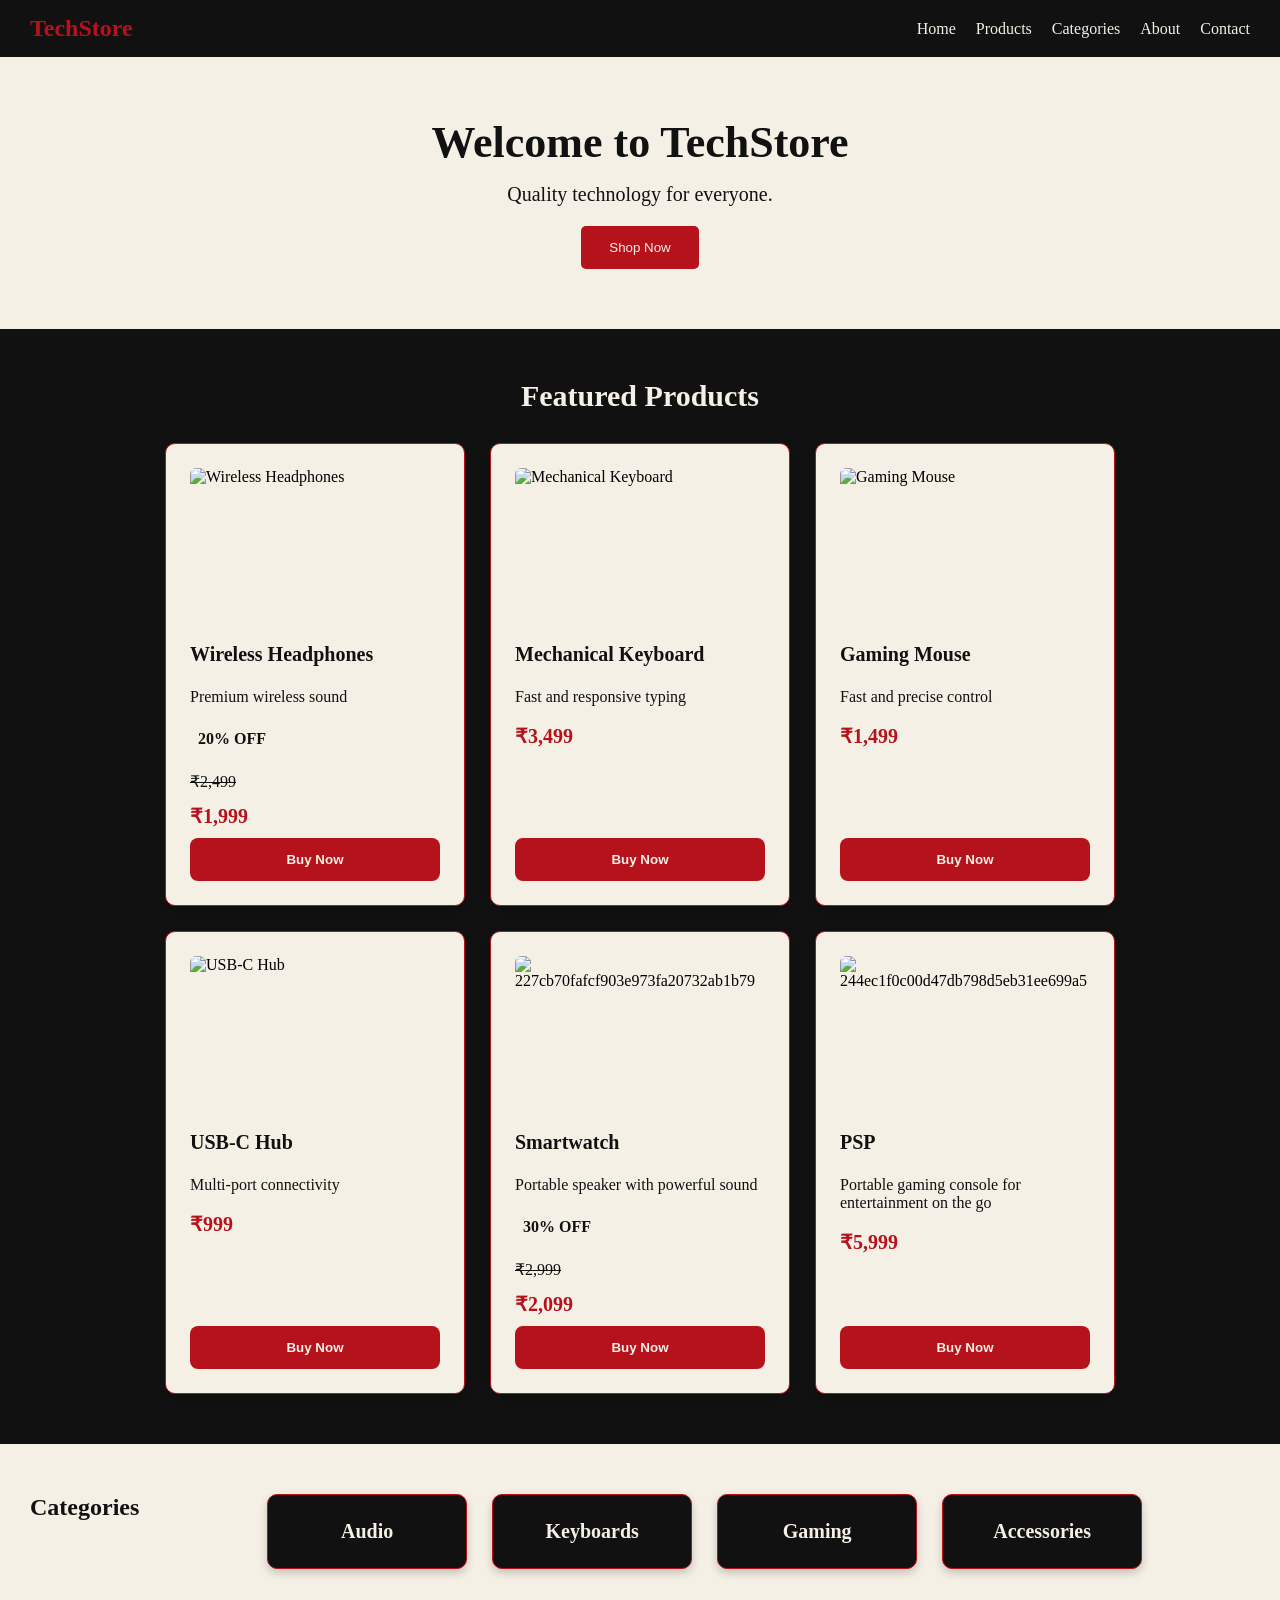
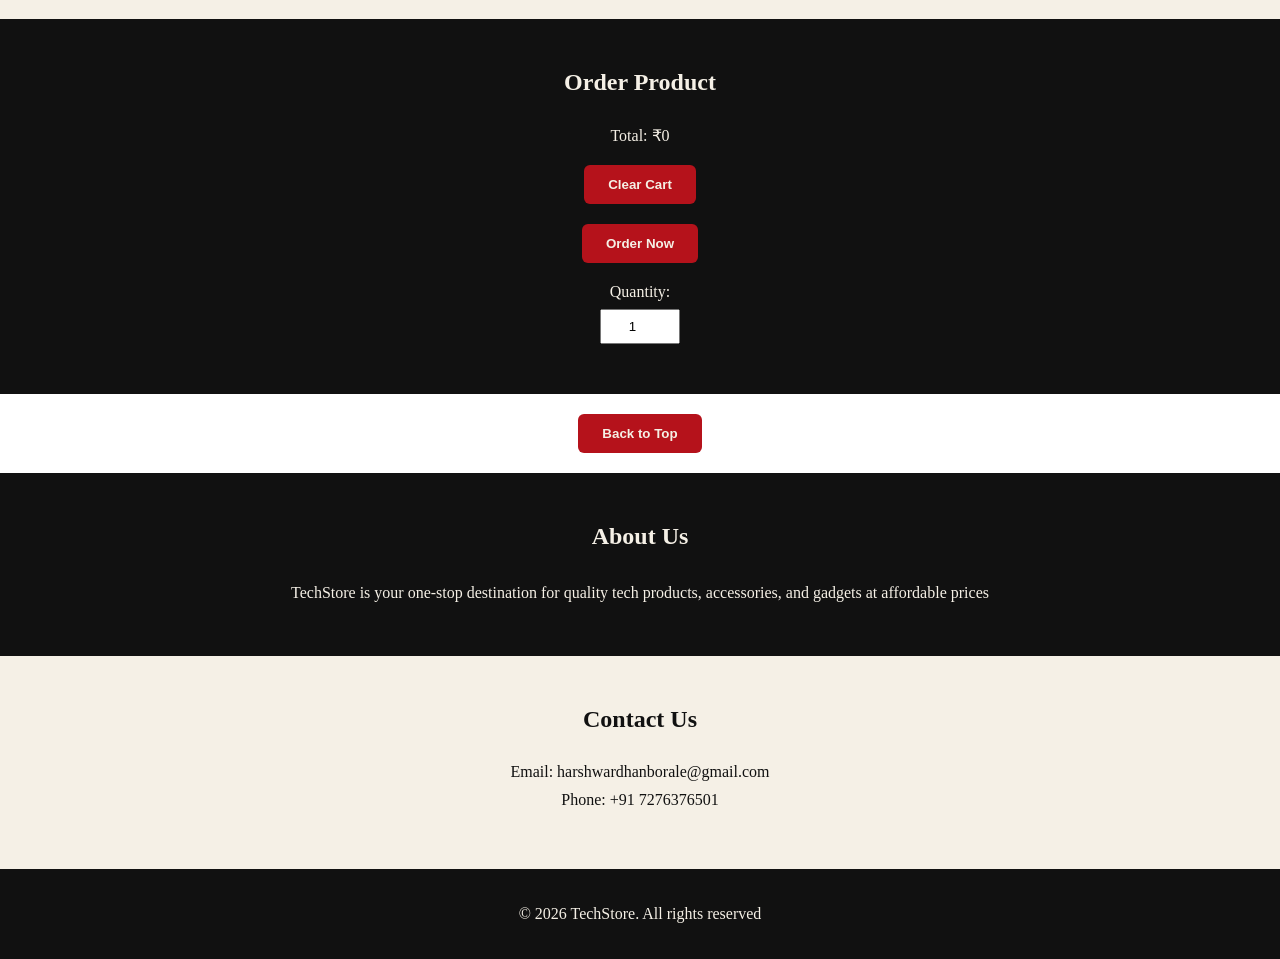
==== index.html @ e47cd7db "Rename techstore.html to index.html" ====
<!DOCTYPE html>
<html>
<head>
    <title>TechStore</title>
  <link rel="stylesheet" href="techstore.css">
</head>
  
<body>

  <nav>
    <h1>TechStore</h1>

    <div class="nav-links">
        <a href="#home">Home</a>
        <a href="#products">Products</a>
        <a href="#categories">Categories</a>
        <a href="#about">About</a>
        <a href="#contact">Contact</a>
    </div>
  </nav>

  <section class="hero" id="home">
    <h2>Welcome to TechStore</h2>
    <p>Quality technology for everyone.</p>
    <button onclick="location.href='#products'">Shop Now</button>
  </section>

  <section class="products" id="products">
    <h2>Featured Products</h2>

    <div class="product-container">

        <div class="product-card">
            <img src="https://i.ibb.co/MkfgWs2Q/headphones.jpg" alt="Wireless Headphones">
            <h3>Wireless Headphones</h3>
            <p>Premium wireless sound</p>
            <p class="discount">20% OFF</p>
            <p class="old-price">₹2,499</p>           
            <p>₹1,999</p>
            <button type="button" onclick="selectProduct('Wireless Headphones')">Buy Now</button>
        </div>

        <div class="product-card">
            <img src="https://i.ibb.co/Qj6XZzT6/keyboard.jpg" alt="Mechanical Keyboard">
            <h3>Mechanical Keyboard</h3>
            <p>Fast and responsive typing</p>
            <p>₹3,499</p>
            <button type="button" onclick="selectProduct('Mechanical Keyboard')">Buy Now</button>
        </div>

       <div class="product-card">
           <img src="https://i.ibb.co/nsyyTNRS/mouse.jpg" alt="Gaming Mouse">
           <h3>Gaming Mouse</h3>
           <p>Fast and precise control</p>
           <p>₹1,499</p>
           <button type="button" onclick="selectProduct('Gaming Mouse')">Buy Now</button>
       </div>
    
       <div class="product-card">
         <img src="https://i.ibb.co/WN0wnxHQ/usb-hub.jpg" alt="USB-C Hub">
         <h3>USB-C Hub</h3>
         <p>Multi-port connectivity</p>
         <p>₹999</p>
         <button type="button" onclick="selectProduct('USB-C Hub')">Buy Now</button>
       </div>  

      <div class="product-card">
            <img src="https://i.ibb.co/4gTW6W94/227cb70fafcf903e973fa20732ab1b79.jpg" alt="227cb70fafcf903e973fa20732ab1b79" border="0">
            <h3>Smartwatch</h3>
            <p>Portable speaker with powerful sound</p>
            <p class="discount">30% OFF</p>
            <p class="old-price">₹2,999</p>           
            <p>₹2,099</p>
            <button type="button" onclick="selectProduct('Smartwatch')">Buy Now</button>
      </div>

      <div class="product-card">
         <img src="https://i.ibb.co/d0HsHJpS/244ec1f0c00d47db798d5eb31ee699a5.jpg" alt="244ec1f0c00d47db798d5eb31ee699a5" border="0">
         <h3>PSP</h3>
         <p>Portable gaming console for entertainment on the go</p>
         <p>₹5,999</p>
         <button type="button" onclick="selectProduct('PSP')">Buy Now</button>
       </div>  

    </div>
  </section>

 <section class="categories" id="categories">
   
    <h2>Categories</h2>

    <div class="category-container">
      
        <div class="category-card" onclick="location.href='#products'">
            <h3>Audio</h3>
        </div>

        <div class="category-card" onclick="location.href='#products'">
            <h3>Keyboards</h3>
        </div>

        <div class="category-card" onclick="location.href='#products'">
            <h3>Gaming</h3>
        </div>

        <div class="category-card" onclick="location.href='#products'">
            <h3>Accessories</h3>
        </div>
      
    </div>
 </section>

    <section class="order" id="order">
    
    <h2>Order Product</h2>
    
    <div id="cart-items"></div>
    
    <p id="total-price">Total: ₹0</p>

    <button type="button" onclick="clearCart()">Clear Cart</button>
    
    <button onclick="placeOrder()">Order Now</button>
    
    <p id="order-message"></p>
    
    <label for="quantity">Quantity:</label>
    
    <input type="number" id="quantity" value="1" min="1">
    
    </section>

      <button onclick="location.href='#home'">Back to Top</button>

  <section class="about" id="about">
    
    <h2>About Us</h2>

    <p>
    TechStore is your one-stop destination for quality tech products,
    accessories, and gadgets at affordable prices
    </p>
    
  </section>
  
  <section class="contact" id="contact">
    
    <h2>Contact Us</h2>

    <p>Email: harshwardhanborale@gmail.com</p>
    
    <p>Phone: +91 7276376501</p>

</section>
  
  <footer>
    <p>© 2026 TechStore. All rights reserved</p>
  </footer>

  <script>
    let cartTotal = 0;
    let cartItems = {};
    
    function selectProduct(product) 
    {
        
        let price;
    
        if (product == "Wireless Headphones")
        {
            price = 1999;
        }
        else if (product == "Mechanical Keyboard")
        {
            price = 3499;
        }
        else if (product == "Gaming Mouse")
        {
            price = 1499;
        }
        else if (product == "USB-C Hub")
        {
            price = 999;
        }
        else if (product == "Smartwatch")
        {
            price = 2099;
        }
        else if (product == "PSP")
        {
            price = 5999;
        }

        if (cartItems[product])
        {
            cartItems[product] = cartItems[product] + 1;
        }
        else
        {
            cartItems[product] = 1;
        }
    
        cartTotal = cartTotal + price;
    
        let cartText = "";
    
        for (let item in cartItems)
        {
            cartText = cartText + item + 
              " <button onclick=\"decreaseQuantity('" + item + "')\">−</button> " +
              " <button onclick=\"increaseQuantity('" + item + "')\">+</button> " +
              cartItems[item] + "<br>";
        }
        
        document.getElementById("cart-items").innerHTML =
            cartText;
        
        document.getElementById("total-price").textContent =
            "Total: ₹" + cartTotal;
    
        document.getElementById("order-message").textContent = "";
    
        document.getElementById("quantity").value =
            cartItems[product];
     }
     function getPrice(product)
    {
        if (product == "Wireless Headphones")
        {
            return 1999;
        }
        else if (product == "Mechanical Keyboard")
        {
            return 3499;
        }
        else if (product == "Gaming Mouse")
        {
            return 1499;
        }
        else if (product == "USB-C Hub")
        {
            return 999;
        }
        else if (product == "Smartwatch")
        {
            return 2099;
        }
        else if (product == "PSP")
        {
            return 5999;
        }
    }

     function clearCart()
    {
        cartItems = {};
        cartTotal = 0;
    
        document.getElementById("cart-items").innerHTML = "";
        document.getElementById("total-price").textContent = "Total: ₹0";
        document.getElementById("quantity").value = 1;
        document.getElementById("order-message").textContent = "";
    }

    function decreaseQuantity(product)
    {
        if (cartItems[product] > 1)
        {
            cartItems[product] = cartItems[product] - 1;
            cartTotal = cartTotal - getPrice(product);
    
            let cartText = "";
    
            for (let item in cartItems)
            {
                cartText = cartText + item +
                  " <button onclick=\"decreaseQuantity('" + item + "')\">−</button> " +
                  cartItems[item] + "<br>";
            }
    
            document.getElementById("cart-items").innerHTML =
                cartText;
    
            document.getElementById("total-price").textContent =
                "Total: ₹" + cartTotal;
        }
    }
    
    function increaseQuantity(product)
    {
        cartItems[product] = cartItems[product] + 1;
        cartTotal = cartTotal + getPrice(product);
    
        let cartText = "";
    
        for (let item in cartItems)
        {
            cartText = cartText + item +
              " <button onclick=\"decreaseQuantity('" + item + "')\">−</button> " +
              " <button onclick=\"increaseQuantity('" + item + "')\">+</button> " +
              cartItems[item] + "<br>";
        }
    
        document.getElementById("cart-items").innerHTML =
            cartText;
    
        document.getElementById("total-price").textContent =
            "Total: ₹" + cartTotal;
        }
    
    function placeOrder()
    {
        document.getElementById("order-message").textContent =
        "Order placed successfully!";

        document.getElementById("quantity").value = 1;
    }
    
  </script>
  
</body>
</html>
---- techstore.css ----
:root 
{
    --black: #111111;
    --red: #B5121B;
    --cream: #F5F0E6;
}

body 
{
    margin: 0;
}

html 
{
    scroll-behavior: smooth;
}

nav
{
  background-color: var(--black);
  color:var(--cream);
  padding: 15px;

  display: flex;
  align-items: center;
  justify-content: space-between;
}
.nav-links
{
  display: flex;
  gap: 18px;
}
.nav-links a
{
  color: var(--cream);
  text-decoration: none;
}
.nav-links a:hover
{
  color: var(--red);
}
nav h1
{
  color: var(--red);
  margin: 0;
}
body
{
    margin: 0;
}

.hero
{
  background-color: var(--cream);
  padding: 60px 20px;
  text-align: center;
  transition: 0.3s;
}
.hero h2
{
  color: var(--black);
  font-size: 30px;
  margin: 0 0 15px;
}
.hero p
{
  color: var(--black);
  font-size: 18px;
  margin: 0 0 20px;
}
.hero button
{
  background-color: var(--red);
  color: var(--cream);
  padding: 12px 24px;
  border: none;
  border-radius: 5px;
}
.hero button:hover
{
    background-color: var(--black);
}

.products
{
  background-color: var(--black);
  padding: 50px 20px;
}
.products h2 
{
    color: var(--cream);
    text-align: center;
    margin: 0 0 30px;
}
.product-card 
{
    background-color: var(--cream);
    padding: 24px;
    border-radius: 10px;
    width: 100%;
    max-width: 350px;
    box-sizing: border-box;
    box-shadow: 0 4px 10px rgba(0, 0, 0, 0.2);
    transition: 0.3s;
    min-height: 420px;
    border: 1px solid var(--red);
    display: flex;
    flex-direction: column;
}
.product-card h3 
{
    color: var(--black);
    font-size: 20px;
    margin: 0 0 12px;
}
.product-card img 
{
    width: 100%;
    height: 160px;
    object-fit: contain;
    border-radius: 6px;
    display: block;
    margin-bottom: 15px;
}
.product-card p 
{
    color: var(--black);
    margin: 10px 0;
    font-size: 16px;
}
.product-card .old-price
{
    margin-bottom: 5px;
}
.product-card p:last-of-type 
{
    color: var(--red);
    font-weight: bold;
    font-size: 20px;
    margin-top: 8px;
}
.product-card button 
{
    background-color: var(--red);
    color: var(--cream);
    border: none;
    padding: 14px 24px;
    border-radius: 8px;
    cursor: pointer;
    font-weight: bold;
    margin-top: auto;
    width: 100%;
}
.product-card button:hover
{
    background-color: var(--black);
    transition: 0.3s;
}
.product-container 
{
    display: flex;
    justify-content: center;
    gap: 20px;
    width: 100%;
    flex-wrap: wrap;
    max-width: 1200px;
    margin: 0 auto;
}
.product-card:hover 
{
    transform: translateY(-5px) scale(1.02);
}
.old-price
{
    text-decoration: line-through;
    color: #777;
}
.discount 
{
    color: var(--red);
    font-weight: bold;
    font-size: 14px;
    color: var(--red);
    background-color: var(--cream);
    padding: 4px 8px;
    border-radius: 4px;
    display: inline-block;
    margin: 8px 0;
}

.categories 
{
    background-color: var(--cream);
    padding: 50px 20px;
    display: flex;
    flex-wrap: wrap;
    gap: 20px;
    justify-content: center;
}
.categories h2 
{
    color: var(--black);
    text-align: center;
    margin: 0 0 30px;
}
.category-card 
{
    background-color: var(--black);
    color: var(--cream);
    padding: 25px;
    border-radius: 10px;
    text-align: center;
    width: 200px;
    box-sizing: border-box;
    border: 1px solid var(--red);
    cursor: pointer;
    box-shadow: 0 4px 8px rgba(0, 0, 0, 0.2);
}
.category-card:hover
{
    transform: translateY(-5px);
    border-color: var(--black);
}
.category-container 
{
    display: flex;
    flex-wrap: wrap;
    gap: 20px;
    justify-content: center;
    max-width: 900px;
    margin: 0 auto;
}
.category-card h3 
{
    margin: 0;
    font-size: 20px;
}

.about 
{
    background-color: var(--black);
    color: var(--cream);
    padding: 50px 20px;
}
.about h2 
{
    color: var(--cream);
    text-align: center;
    margin: 0 0 30px;
}
.about p
{
    text-align: center;
    max-width: 700px;
    margin: 0 auto;
    line-height: 1.6;
}

.contact 
{
    background-color: var(--cream);
    color: var(--black);
    padding: 50px 20px;
}
.contact h2 
{
    color: var(--black);
    text-align: center;
    margin: 0 0 30px;
}
.contact p 
{
    text-align: center;
    margin: 10px 0;
}

.order 
{
    background-color: var(--black);
    color: var(--cream);
    padding: 50px 20px;
}

.order h2 
{
    color: var(--cream);
    text-align: center;
    margin: 0 0 30px;
}

.order label 
{
    display: block;
    text-align: center;
    margin-bottom: 8px;
}

.order input 
{
    display: block;
    width: 80px;
    padding: 8px;
    margin: 0 auto;
    text-align: center;
    box-sizing: border-box;
}
.order button 
{
    display: block;
    background-color: var(--red);
    color: var(--cream);
    border: none;
    padding: 12px 24px;
    border-radius: 6px;
    margin: 20px auto;
    font-weight: bold;
    cursor: pointer;
}
#order-message
{
    text-align: center;
    color: var(--cream);
    font-weight: bold;
    margin-top: 15px;
}

.order p
{
    text-align: center;
    margin: 10px 0;
}

#cart-items 
{
    text-align: center;
    line-height: 1.8;
    margin-bottom: 15px;
    font-weight: bold;
}

footer
{
    background-color: var(--black);
    color: var(--cream);
    text-align: center;
    padding: 20px;
}

@media (max-width: 600px)
{
    .nav-links
    {
        flex-wrap: wrap;
        gap: 18px;
        justify-content: center;
    }
    .product-container
    {
        flex-direction: column;
        align-items: center;
        gap: 25px;
    }
    .category-card
    {
        width: 100%;
        max-width: 300px;
    }
    .contact p
    {
        word-break: break-word;
    }
    .product-card
    {
        max-width: 320px;
    }
    .product-card img
    {
        height: 140px;
    }
    nav
    {
        flex-direction: column;
        gap: 15px;
    }
    .hero
    {
        padding: 40px 15px;
    }
    .products
    {
        padding: 40px 15px;
    }
    .categories
    {
        padding: 40px 15px;
    }
    .about
    {
        padding: 40px 15px;
    }
    .contact
    {
        padding: 40px 15px;
    }
    footer
    {
        padding: 15px;
    }
    .about p
    {
        font-size: 15px;
    }
    .contact p
    {
        font-size: 15px;
    }
    .products h2,
    .categories h2,
    .about h2,
    .contact h2
    {
        font-size: 24px;
    }
}  

body > button 
{
    display: block;
    background-color: var(--red);
    color: var(--cream);
    border: none;
    padding: 12px 24px;
    border-radius: 6px;
    margin: 20px auto;
    font-weight: bold;
    cursor: pointer;
}
#cart-items button 
{
    display: inline-block;
    background-color: var(--red);
    color: var(--cream);
    border: none;
    border-radius: 4px;
    padding: 3px 8px;
    font-weight: bold;
    cursor: pointer;
}

@media (min-width: 601px) and (max-width: 1024px)
{
    nav
    {
        padding: 15px 20px;
    }

    .nav-links
    {
        gap: 15px;
    }

    .hero
    {
        padding: 50px 20px;
    }

    .products
    {
        padding: 45px 20px;
    }

    .product-container
    {
        gap: 20px;
    }

    .product-card
    {
        max-width: 300px;
    }

    .categories
    {
        padding: 45px 20px;
    }

    .category-container
    {
        gap: 20px;
    }

    .category-card
    {
        width: 200px;
    }

    .about
    {
        padding: 45px 20px;
    }

    .about p
    {
        max-width: 650px;
        margin: 0 auto;
    }

    .contact
    {
        padding: 45px 20px;
    }

    footer
    {
        padding: 20px;
    }
}

@media (min-width: 1025px) and (max-width: 1440px)
{
    nav
    {
        padding: 15px 30px;
    }

    .nav-links
    {
        gap: 20px;
    }

    .hero
    {
        padding: 60px 30px;
    }
    .hero h2
    {
        font-size: 44px;
    }
    .hero p
    {
        font-size: 20px;
    }
    .hero button
    {
        padding: 14px 28px;
    }

    .products
    {
        padding: 50px 30px;
    }

    .product-container
    {
        gap: 25px;
    }

    .product-card
    {
        max-width: 300px;
    }
    .products h2
    {
        font-size: 30px;
    }

    .categories
    {
        padding: 50px 30px;
    }

    .category-container
    {
        gap: 25px;
    }

    .category-card
    {
        width: 200px;
    }

    .about
    {
        padding: 50px 30px;
    }

    .about p
    {
        max-width: 700px;
        margin: 0 auto;
    }

    .contact
    {
        padding: 50px 30px;
    }

    footer
    {
        padding: 20px 30px;
    }
}

@media (min-width: 1441px)
{
    nav
    {
        padding: 18px 40px;
    }

    .nav-links
    {
        gap: 25px;
    }

    .hero
    {
        padding: 70px 40px;
    }
    .hero p
    {
        font-size: 21px;
    }
    .hero button
    {
        padding: 15px 30px;
    }

    .products
    {
        padding: 60px 40px;
    }

    .product-container
    {
        gap: 30px;
        max-width: 1300px;
    }

    .product-card
    {
        max-width: 320px;
    }
    .products h2
    {
        font-size: 32px;
    }

    .categories
    {
        padding: 60px 40px;
    }

    .category-container
    {
        gap: 30px;
        max-width: 1000px;
    }

    .category-card
    {
        width: 210px;
    }

    .about
    {
        padding: 60px 40px;
    }

    .about p
    {
        max-width: 750px;
        margin: 0 auto;
    }

    .contact
    {
        padding: 60px 40px;
    }

    footer
    {
        padding: 25px 40px;
    }
}
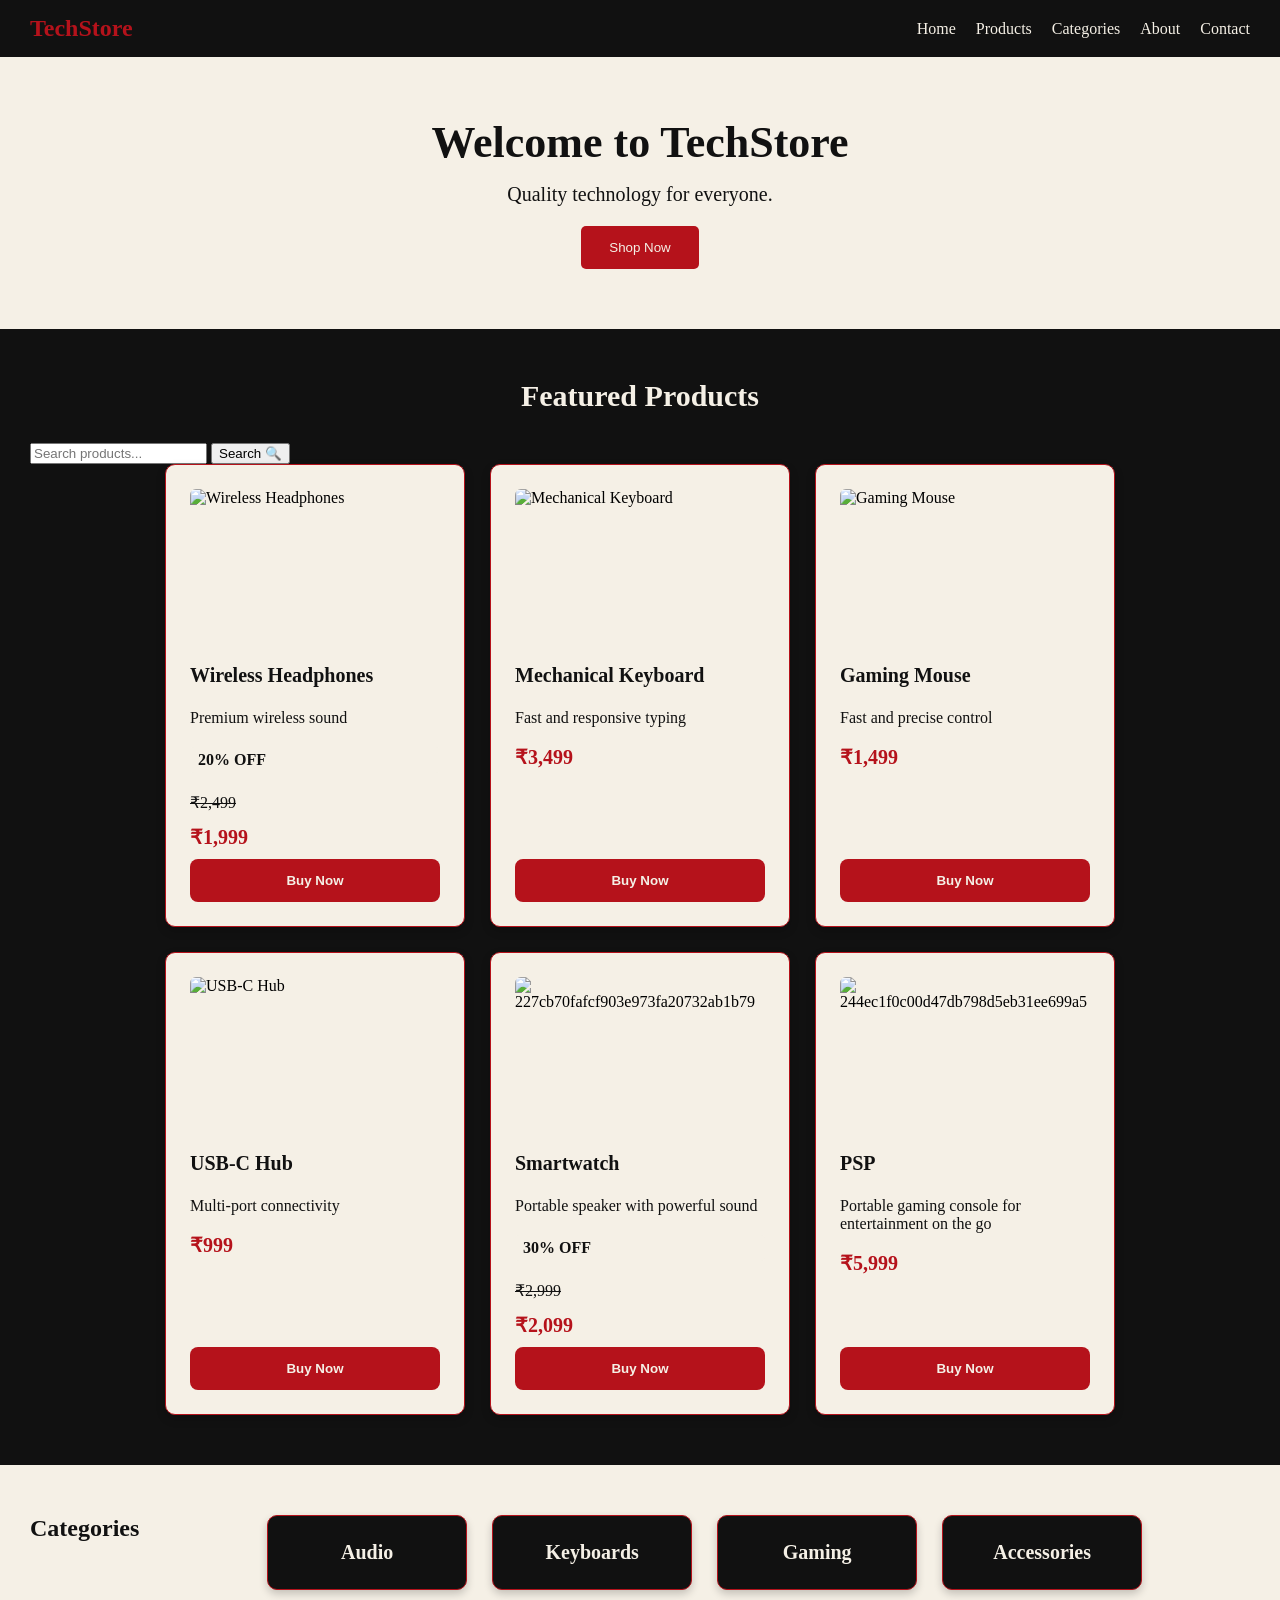
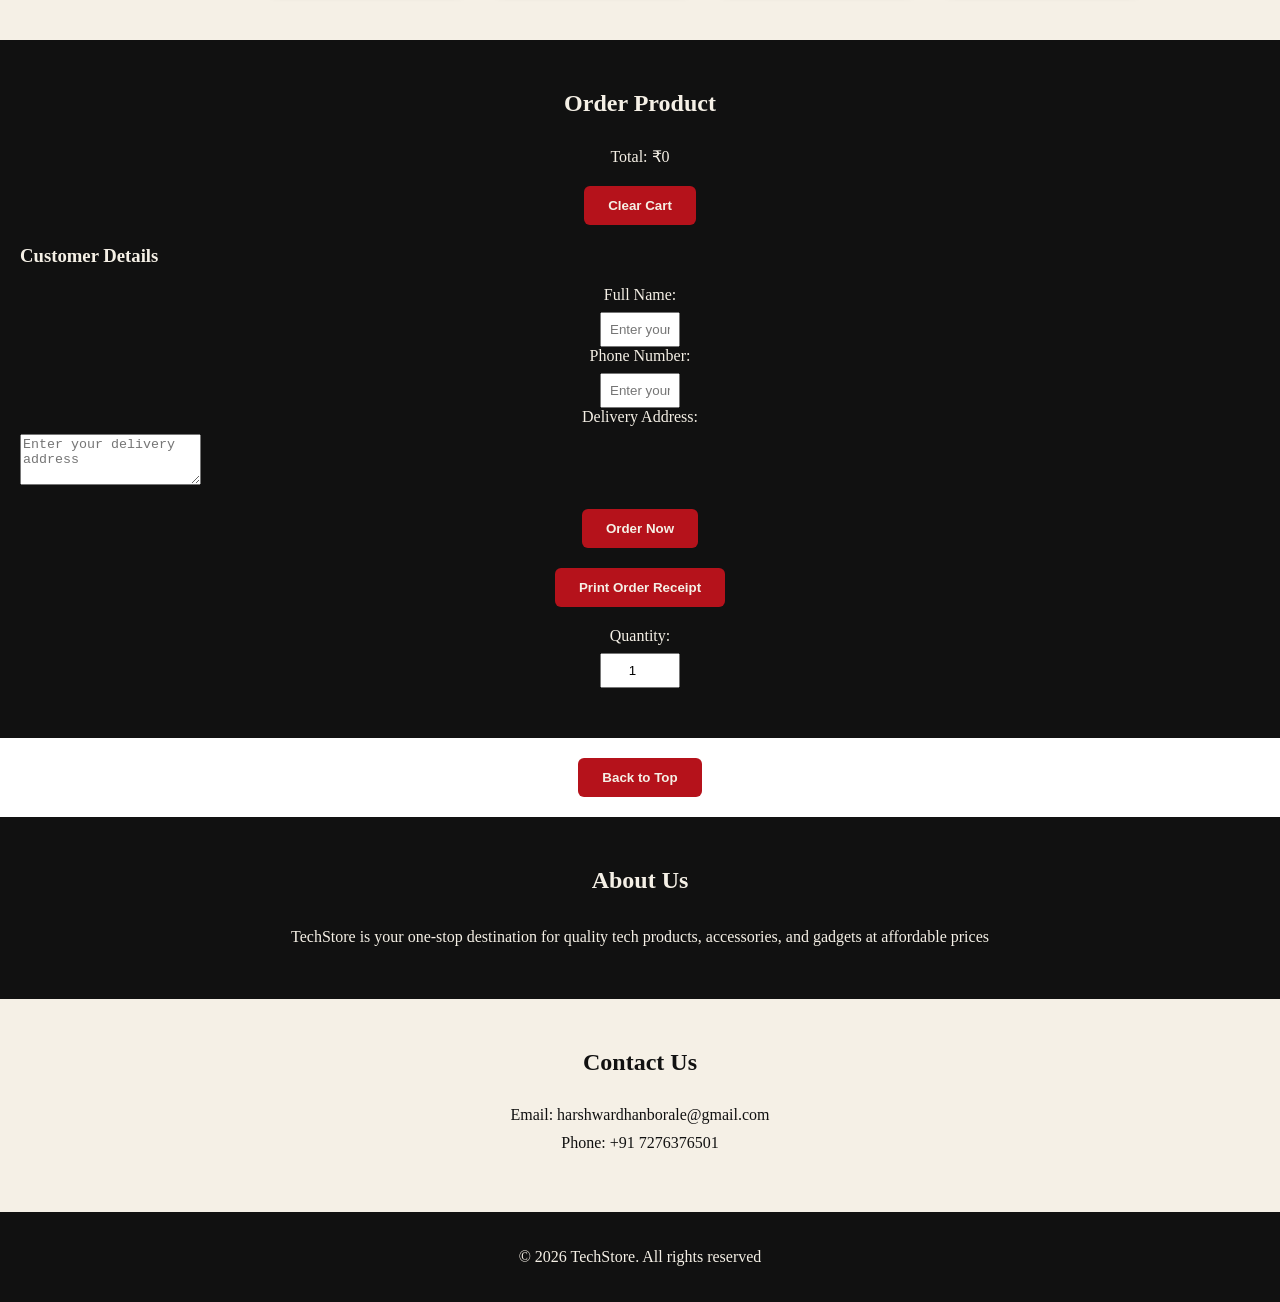
==== commit 494486a2: "Update index.html" ====
--- a/index.html
+++ b/index.html
@@ -1,322 +1,469 @@
-<!DOCTYPE html>
-<html>
-<head>
-    <title>TechStore</title>
-  <link rel="stylesheet" href="techstore.css">
-</head>
-  
-<body>
-
-  <nav>
-    <h1>TechStore</h1>
-
-    <div class="nav-links">
-        <a href="#home">Home</a>
-        <a href="#products">Products</a>
-        <a href="#categories">Categories</a>
-        <a href="#about">About</a>
-        <a href="#contact">Contact</a>
-    </div>
-  </nav>
-
-  <section class="hero" id="home">
-    <h2>Welcome to TechStore</h2>
-    <p>Quality technology for everyone.</p>
-    <button onclick="location.href='#products'">Shop Now</button>
-  </section>
-
-  <section class="products" id="products">
-    <h2>Featured Products</h2>
-
-    <div class="product-container">
-
-        <div class="product-card">
-            <img src="https://i.ibb.co/MkfgWs2Q/headphones.jpg" alt="Wireless Headphones">
-            <h3>Wireless Headphones</h3>
-            <p>Premium wireless sound</p>
-            <p class="discount">20% OFF</p>
-            <p class="old-price">₹2,499</p>           
-            <p>₹1,999</p>
-            <button type="button" onclick="selectProduct('Wireless Headphones')">Buy Now</button>
-        </div>
-
-        <div class="product-card">
-            <img src="https://i.ibb.co/Qj6XZzT6/keyboard.jpg" alt="Mechanical Keyboard">
-            <h3>Mechanical Keyboard</h3>
-            <p>Fast and responsive typing</p>
-            <p>₹3,499</p>
-            <button type="button" onclick="selectProduct('Mechanical Keyboard')">Buy Now</button>
-        </div>
-
-       <div class="product-card">
-           <img src="https://i.ibb.co/nsyyTNRS/mouse.jpg" alt="Gaming Mouse">
-           <h3>Gaming Mouse</h3>
-           <p>Fast and precise control</p>
-           <p>₹1,499</p>
-           <button type="button" onclick="selectProduct('Gaming Mouse')">Buy Now</button>
-       </div>
-    
-       <div class="product-card">
-         <img src="https://i.ibb.co/WN0wnxHQ/usb-hub.jpg" alt="USB-C Hub">
-         <h3>USB-C Hub</h3>
-         <p>Multi-port connectivity</p>
-         <p>₹999</p>
-         <button type="button" onclick="selectProduct('USB-C Hub')">Buy Now</button>
-       </div>  
-
-      <div class="product-card">
-            <img src="https://i.ibb.co/4gTW6W94/227cb70fafcf903e973fa20732ab1b79.jpg" alt="227cb70fafcf903e973fa20732ab1b79" border="0">
-            <h3>Smartwatch</h3>
-            <p>Portable speaker with powerful sound</p>
-            <p class="discount">30% OFF</p>
-            <p class="old-price">₹2,999</p>           
-            <p>₹2,099</p>
-            <button type="button" onclick="selectProduct('Smartwatch')">Buy Now</button>
-      </div>
-
-      <div class="product-card">
-         <img src="https://i.ibb.co/d0HsHJpS/244ec1f0c00d47db798d5eb31ee699a5.jpg" alt="244ec1f0c00d47db798d5eb31ee699a5" border="0">
-         <h3>PSP</h3>
-         <p>Portable gaming console for entertainment on the go</p>
-         <p>₹5,999</p>
-         <button type="button" onclick="selectProduct('PSP')">Buy Now</button>
-       </div>  
-
-    </div>
-  </section>
-
- <section class="categories" id="categories">
-   
-    <h2>Categories</h2>
-
-    <div class="category-container">
-      
-        <div class="category-card" onclick="location.href='#products'">
-            <h3>Audio</h3>
-        </div>
-
-        <div class="category-card" onclick="location.href='#products'">
-            <h3>Keyboards</h3>
-        </div>
-
-        <div class="category-card" onclick="location.href='#products'">
-            <h3>Gaming</h3>
-        </div>
-
-        <div class="category-card" onclick="location.href='#products'">
-            <h3>Accessories</h3>
-        </div>
-      
-    </div>
- </section>
-
-    <section class="order" id="order">
-    
-    <h2>Order Product</h2>
-    
-    <div id="cart-items"></div>
-    
-    <p id="total-price">Total: ₹0</p>
-
-    <button type="button" onclick="clearCart()">Clear Cart</button>
-    
-    <button onclick="placeOrder()">Order Now</button>
-    
-    <p id="order-message"></p>
-    
-    <label for="quantity">Quantity:</label>
-    
-    <input type="number" id="quantity" value="1" min="1">
-    
-    </section>
-
-      <button onclick="location.href='#home'">Back to Top</button>
-
-  <section class="about" id="about">
-    
-    <h2>About Us</h2>
-
-    <p>
-    TechStore is your one-stop destination for quality tech products,
-    accessories, and gadgets at affordable prices
-    </p>
-    
-  </section>
-  
-  <section class="contact" id="contact">
-    
-    <h2>Contact Us</h2>
-
-    <p>Email: harshwardhanborale@gmail.com</p>
-    
-    <p>Phone: +91 7276376501</p>
-
-</section>
-  
-  <footer>
-    <p>© 2026 TechStore. All rights reserved</p>
-  </footer>
-
-  <script>
-    let cartTotal = 0;
-    let cartItems = {};
-    
-    function selectProduct(product) 
-    {
-        
-        let price;
-    
-        if (product == "Wireless Headphones")
-        {
-            price = 1999;
-        }
-        else if (product == "Mechanical Keyboard")
-        {
-            price = 3499;
-        }
-        else if (product == "Gaming Mouse")
-        {
-            price = 1499;
-        }
-        else if (product == "USB-C Hub")
-        {
-            price = 999;
-        }
-        else if (product == "Smartwatch")
-        {
-            price = 2099;
-        }
-        else if (product == "PSP")
-        {
-            price = 5999;
-        }
-
-        if (cartItems[product])
-        {
-            cartItems[product] = cartItems[product] + 1;
-        }
-        else
-        {
-            cartItems[product] = 1;
-        }
-    
-        cartTotal = cartTotal + price;
-    
-        let cartText = "";
-    
-        for (let item in cartItems)
-        {
-            cartText = cartText + item + 
-              " <button onclick=\"decreaseQuantity('" + item + "')\">−</button> " +
-              " <button onclick=\"increaseQuantity('" + item + "')\">+</button> " +
-              cartItems[item] + "<br>";
-        }
-        
-        document.getElementById("cart-items").innerHTML =
-            cartText;
-        
-        document.getElementById("total-price").textContent =
-            "Total: ₹" + cartTotal;
-    
-        document.getElementById("order-message").textContent = "";
-    
-        document.getElementById("quantity").value =
-            cartItems[product];
-     }
-     function getPrice(product)
-    {
-        if (product == "Wireless Headphones")
-        {
-            return 1999;
-        }
-        else if (product == "Mechanical Keyboard")
-        {
-            return 3499;
-        }
-        else if (product == "Gaming Mouse")
-        {
-            return 1499;
-        }
-        else if (product == "USB-C Hub")
-        {
-            return 999;
-        }
-        else if (product == "Smartwatch")
-        {
-            return 2099;
-        }
-        else if (product == "PSP")
-        {
-            return 5999;
-        }
-    }
-
-     function clearCart()
-    {
-        cartItems = {};
-        cartTotal = 0;
-    
-        document.getElementById("cart-items").innerHTML = "";
-        document.getElementById("total-price").textContent = "Total: ₹0";
-        document.getElementById("quantity").value = 1;
-        document.getElementById("order-message").textContent = "";
-    }
-
-    function decreaseQuantity(product)
-    {
-        if (cartItems[product] > 1)
-        {
-            cartItems[product] = cartItems[product] - 1;
-            cartTotal = cartTotal - getPrice(product);
-    
-            let cartText = "";
-    
-            for (let item in cartItems)
-            {
-                cartText = cartText + item +
-                  " <button onclick=\"decreaseQuantity('" + item + "')\">−</button> " +
-                  cartItems[item] + "<br>";
-            }
-    
-            document.getElementById("cart-items").innerHTML =
-                cartText;
-    
-            document.getElementById("total-price").textContent =
-                "Total: ₹" + cartTotal;
-        }
-    }
-    
-    function increaseQuantity(product)
-    {
-        cartItems[product] = cartItems[product] + 1;
-        cartTotal = cartTotal + getPrice(product);
-    
-        let cartText = "";
-    
-        for (let item in cartItems)
-        {
-            cartText = cartText + item +
-              " <button onclick=\"decreaseQuantity('" + item + "')\">−</button> " +
-              " <button onclick=\"increaseQuantity('" + item + "')\">+</button> " +
-              cartItems[item] + "<br>";
-        }
-    
-        document.getElementById("cart-items").innerHTML =
-            cartText;
-    
-        document.getElementById("total-price").textContent =
-            "Total: ₹" + cartTotal;
-        }
-    
-    function placeOrder()
-    {
-        document.getElementById("order-message").textContent =
-        "Order placed successfully!";
-
-        document.getElementById("quantity").value = 1;
-    }
-    
-  </script>
-  
-</body>
-</html>
+<!DOCTYPE html>
+<html>
+<head>
+    <title>TechStore</title>
+  <link rel="stylesheet" href="techstore.css">
+</head>
+  
+<body>
+
+  <nav>
+    <h1>TechStore</h1>
+
+    <div class="nav-links">
+        <a href="#home">Home</a>
+        <a href="#products">Products</a>
+        <a href="#categories">Categories</a>
+        <a href="#about">About</a>
+        <a href="#contact">Contact</a>
+    </div>
+  </nav>
+
+  <section class="hero" id="home">
+    <h2>Welcome to TechStore</h2>
+    <p>Quality technology for everyone.</p>
+    <button onclick="location.href='#products'">Shop Now</button>
+  </section>
+
+  <section class="products" id="products">
+    <h2>Featured Products</h2>
+    
+    <div class="search-box">
+    <input
+       type="text"
+       id="product-search"
+       placeholder="Search products..."
+       oninput="searchProducts()"
+       >
+       
+      
+    <button type="button" onclick="searchProducts()">
+     Search 🔍
+   </button>
+  </div>
+  
+  <p id="no-products" style="display: none;">😕 No products found. Try another search.</p>
+
+    <div class="product-container">
+
+        <div class="product-card">
+            <img src="https://i.ibb.co/MkfgWs2Q/headphones.jpg" alt="Wireless Headphones">
+            <h3>Wireless Headphones</h3>
+            <p>Premium wireless sound</p>
+            <p class="discount">20% OFF</p>
+            <p class="old-price">₹2,499</p>           
+            <p>₹1,999</p>
+            <button type="button" onclick="selectProduct('Wireless Headphones')">Buy Now</button>
+        </div>
+
+        <div class="product-card">
+            <img src="https://i.ibb.co/Qj6XZzT6/keyboard.jpg" alt="Mechanical Keyboard">
+            <h3>Mechanical Keyboard</h3>
+            <p>Fast and responsive typing</p>
+            <p>₹3,499</p>
+            <button type="button" onclick="selectProduct('Mechanical Keyboard')">Buy Now</button>
+        </div>
+
+       <div class="product-card">
+           <img src="https://i.ibb.co/nsyyTNRS/mouse.jpg" alt="Gaming Mouse">
+           <h3>Gaming Mouse</h3>
+           <p>Fast and precise control</p>
+           <p>₹1,499</p>
+           <button type="button" onclick="selectProduct('Gaming Mouse')">Buy Now</button>
+       </div>
+    
+       <div class="product-card">
+         <img src="https://i.ibb.co/WN0wnxHQ/usb-hub.jpg" alt="USB-C Hub">
+         <h3>USB-C Hub</h3>
+         <p>Multi-port connectivity</p>
+         <p>₹999</p>
+         <button type="button" onclick="selectProduct('USB-C Hub')">Buy Now</button>
+       </div>  
+
+      <div class="product-card">
+            <img src="https://i.ibb.co/4gTW6W94/227cb70fafcf903e973fa20732ab1b79.jpg" alt="227cb70fafcf903e973fa20732ab1b79" border="0">
+            <h3>Smartwatch</h3>
+            <p>Portable speaker with powerful sound</p>
+            <p class="discount">30% OFF</p>
+            <p class="old-price">₹2,999</p>           
+            <p>₹2,099</p>
+            <button type="button" onclick="selectProduct('Smartwatch')">Buy Now</button>
+      </div>
+
+      <div class="product-card">
+         <img src="https://i.ibb.co/d0HsHJpS/244ec1f0c00d47db798d5eb31ee699a5.jpg" alt="244ec1f0c00d47db798d5eb31ee699a5" border="0">
+         <h3>PSP</h3>
+         <p>Portable gaming console for entertainment on the go</p>
+         <p>₹5,999</p>
+         <button type="button" onclick="selectProduct('PSP')">Buy Now</button>
+       </div>  
+
+    </div>
+  </section>
+
+ <section class="categories" id="categories">
+   
+    <h2>Categories</h2>
+
+    <div class="category-container">
+      
+        <div class="category-card" onclick="location.href='#products'">
+            <h3>Audio</h3>
+        </div>
+
+        <div class="category-card" onclick="location.href='#products'">
+            <h3>Keyboards</h3>
+        </div>
+
+        <div class="category-card" onclick="location.href='#products'">
+            <h3>Gaming</h3>
+        </div>
+
+        <div class="category-card" onclick="location.href='#products'">
+            <h3>Accessories</h3>
+        </div>
+      
+    </div>
+ </section>
+
+    <section class="order" id="order">
+    
+    <h2>Order Product</h2>
+    
+    <div id="cart-items"></div>
+    
+    <p id="total-price">Total: ₹0</p>
+
+    <button type="button" onclick="clearCart()">Clear Cart</button>
+    
+    <h3>Customer Details</h3>
+
+    <label for="customer-name">Full Name:</label>
+    <input type="text" id="customer-name"
+       placeholder="Enter your full name">
+
+    <label for="customer-phone">Phone Number:</label>
+    <input type="tel" id="customer-phone"
+       placeholder="Enter your phone number">
+
+    <label for="customer-address">Delivery Address:</label>
+    <textarea id="customer-address"
+          placeholder="Enter your delivery address"
+          rows="3"></textarea>
+    
+    <button onclick="placeOrder()">Order Now</button>
+    
+    <p id="order-message"></p>
+    
+    <div id="order-summary"></div>
+    
+    <button type="button" onclick="printReceipt()">
+       Print Order Receipt
+   </button>
+    
+    <label for="quantity">Quantity:</label>
+    
+    <input type="number" id="quantity" value="1" min="1">
+    
+    </section>
+
+      <button onclick="location.href='#home'">Back to Top</button>
+
+  <section class="about" id="about">
+    
+    <h2>About Us</h2>
+
+    <p>
+    TechStore is your one-stop destination for quality tech products,
+    accessories, and gadgets at affordable prices
+    </p>
+    
+  </section>
+  
+  <section class="contact" id="contact">
+    
+    <h2>Contact Us</h2>
+
+    <p>Email: harshwardhanborale@gmail.com</p>
+    
+    <p>Phone: +91 7276376501</p>
+
+</section>
+  
+  <footer>
+    <p>© 2026 TechStore. All rights reserved</p>
+  </footer>
+
+  <script>
+    let cartTotal = 0;
+    let cartItems = {};
+    let nextOrderId = 1001;
+    
+     function selectProduct(product)
+     {
+          let price = getPrice(product);
+
+          if (price === undefined) return;
+
+          let quantity =                 Number(document.getElementById("quantity").value);
+
+          if (!Number.isInteger(quantity) || quantity < 1)
+          {
+              document.getElementById("order-message").textContent =
+      "Please enter a valid quantity.";
+    return;
+          }
+
+          cartItems[product] = (cartItems[product] || 0) + quantity;
+
+          renderCart();
+
+          document.getElementById("order-message").textContent = "";
+          document.getElementById("quantity").value = 1;
+    }
+    
+     function getPrice(product)
+    {
+        if (product == "Wireless Headphones")
+        {
+            return 1999;
+        }
+        else if (product == "Mechanical Keyboard")
+        {
+            return 3499;
+        }
+        else if (product == "Gaming Mouse")
+        {
+            return 1499;
+        }
+        else if (product == "USB-C Hub")
+        {
+            return 999;
+        }
+        else if (product == "Smartwatch")
+        {
+            return 2099;
+        }
+        else if (product == "PSP")
+        {
+            return 5999;
+        }
+    }
+
+     function clearCart() 
+     {
+          cartItems = {};
+          cartTotal = 0;
+
+          renderCart();
+    
+          document.getElementById("quantity").value = 1;
+          document.getElementById("order-message").textContent = "";
+          document.getElementById("order-summary").textContent = "";
+    }
+
+    function decreaseQuantity(product) 
+    {
+          if (cartItems[product] > 1) 
+          {
+              cartItems[product] = cartItems[product] - 1;
+              renderCart();
+          }
+    }
+    
+    function increaseQuantity(product)
+    {
+          cartItems[product] = cartItems[product] + 1;
+
+          renderCart();
+    }
+    
+    function placeOrder() 
+    {
+          if (Object.keys(cartItems).length === 0)
+          {
+             document.getElementById("order-message").textContent =
+          "Your cart is empty!";
+              return;
+          }
+
+          let name =         document.getElementById("customer-name").value.trim();
+          let phone = document.getElementById("customer-phone").value.trim();
+          let address = document.getElementById("customer-address").value.trim();
+
+          if (name === "" || phone === "" || address === "") {
+          document.getElementById("order-message").textContent =
+          "Please fill in all customer details.";
+          return;
+  }
+  
+  if (!/^\d{10}$/.test(phone))
+  {
+       document.getElementById("order-message").textContent =
+        "Please enter a valid 10-digit phone number.";
+       return;
+  }
+  
+  let orderId = "TS" + nextOrderId;
+  nextOrderId++;
+  
+  let orderDate = new Date().toLocaleString("en-IN",
+  {
+      day: "2-digit",
+      month: "long",
+      year: "numeric",
+      hour: "2-digit",
+      minute: "2-digit",
+      hour12: true
+  });
+  
+  let summary = "🎉 Order Confirmed!\n";
+    summary += "Customer: " + name + "\n";
+
+    for (let item in cartItems)
+    {
+      summary += item + " × " + cartItems[item] +
+        " — ₹" + getPrice(item) * cartItems[item] + "\n";
+    }
+
+let totalPaid = cartTotal;
+  clearCart();
+
+  document.getElementById("order-message").textContent =
+    name + ", your order has been placed successfully!";
+    
+    document.getElementById("order-summary").textContent =
+    "🎉 Order Confirmed!\n" +
+    "Customer: " + name + "\n" +
+    "Order ID: " + orderId + "\n" +
+    "Order Date: " + orderDate + "\n" +
+    summary.substring(summary.indexOf("\n") + 1 + ("Customer: " +  name + "\n").length) +
+    "Total Paid: ₹" + totalPaid + "\n" +
+    "Status: Order placed successfully!";
+    
+    document.getElementById("customer-name").value = "";
+    document.getElementById("customer-phone").value = "";
+    document.getElementById("customer-address").value = "";
+}
+    
+    function renderCart()
+    {
+        let cartText = "";
+        cartTotal = 0;
+        
+
+        for (let item in cartItems) 
+        {
+            let price = getPrice(item);
+            let quantity = cartItems[item];
+
+            cartTotal = cartTotal + price * quantity;
+
+            cartText += item +
+            " <button onclick=\"decreaseQuantity('" + item + "')        \">−</button> " +
+            " <button onclick=\"increaseQuantity('" + item + "')\">+</button> " +
+            " <button onclick=\"removeProduct('" + item + "')    \">Remove</button> " +
+            quantity +
+            " × ₹" + price +
+            " = ₹" + price * quantity +
+            "<br>";
+          }
+
+         document.getElementById("cart-items").innerHTML = cartText;
+
+         document.getElementById("total-price").textContent =
+    "Total: ₹" + cartTotal;
+    }
+    
+    function printReceipt()
+    {
+          let receipt = document.getElementById("order-summary");
+
+          if (receipt.textContent.trim() === "")
+          {
+                alert("Please place an order first!");
+                return;
+          }
+
+          let receiptWindow = window.open("", "_blank");
+
+          if (!receiptWindow) 
+          {
+                alert("Please open TechStore in your browser to print.");
+                return;
+          }
+
+          receiptWindow.document.write
+          (`
+            <html>
+            <head>
+           <title>TechStore Receipt</title>
+           <style>
+            body 
+            {
+              font-family: Arial, sans-serif;
+              padding: 20px;
+              color: #111;
+            }
+            h2
+            {
+              text-align: center;
+            }
+            pre 
+            {
+              white-space: pre-wrap;
+              overflow-wrap: anywhere;
+              font-size: 16px;
+              line-height: 1.8;
+            }
+        </style>
+        </head>
+        <body>
+        <h2>TechStore Receipt</h2>
+        
+        <pre>${receipt.textContent}</pre>
+       </body>
+      </html>
+   `);
+
+    receiptWindow.document.close();
+    receiptWindow.focus();
+
+    receiptWindow.onload = function () {
+    receiptWindow.print();
+  };
+}
+
+    function searchProducts() 
+    {
+         let searchText = document
+        .getElementById("product-search")
+        .value.toLowerCase().trim();
+
+      let products = document.querySelectorAll(".product-card");
+      let found = 0;
+
+      for (let product of products) 
+      {
+           let productName = product
+          .querySelector("h3")
+          .textContent.toLowerCase();
+
+         if (productName.includes(searchText))
+         {
+              product.style.display = "";
+              found++;
+         } 
+         else 
+         {
+             product.style.display = "none";
+         }
+         document.getElementById("no-products").style.display =
+         found === 0 ? "block" : "none";
+       }
+     }
+    
+  </script>
+  
+</body>
+</html>
